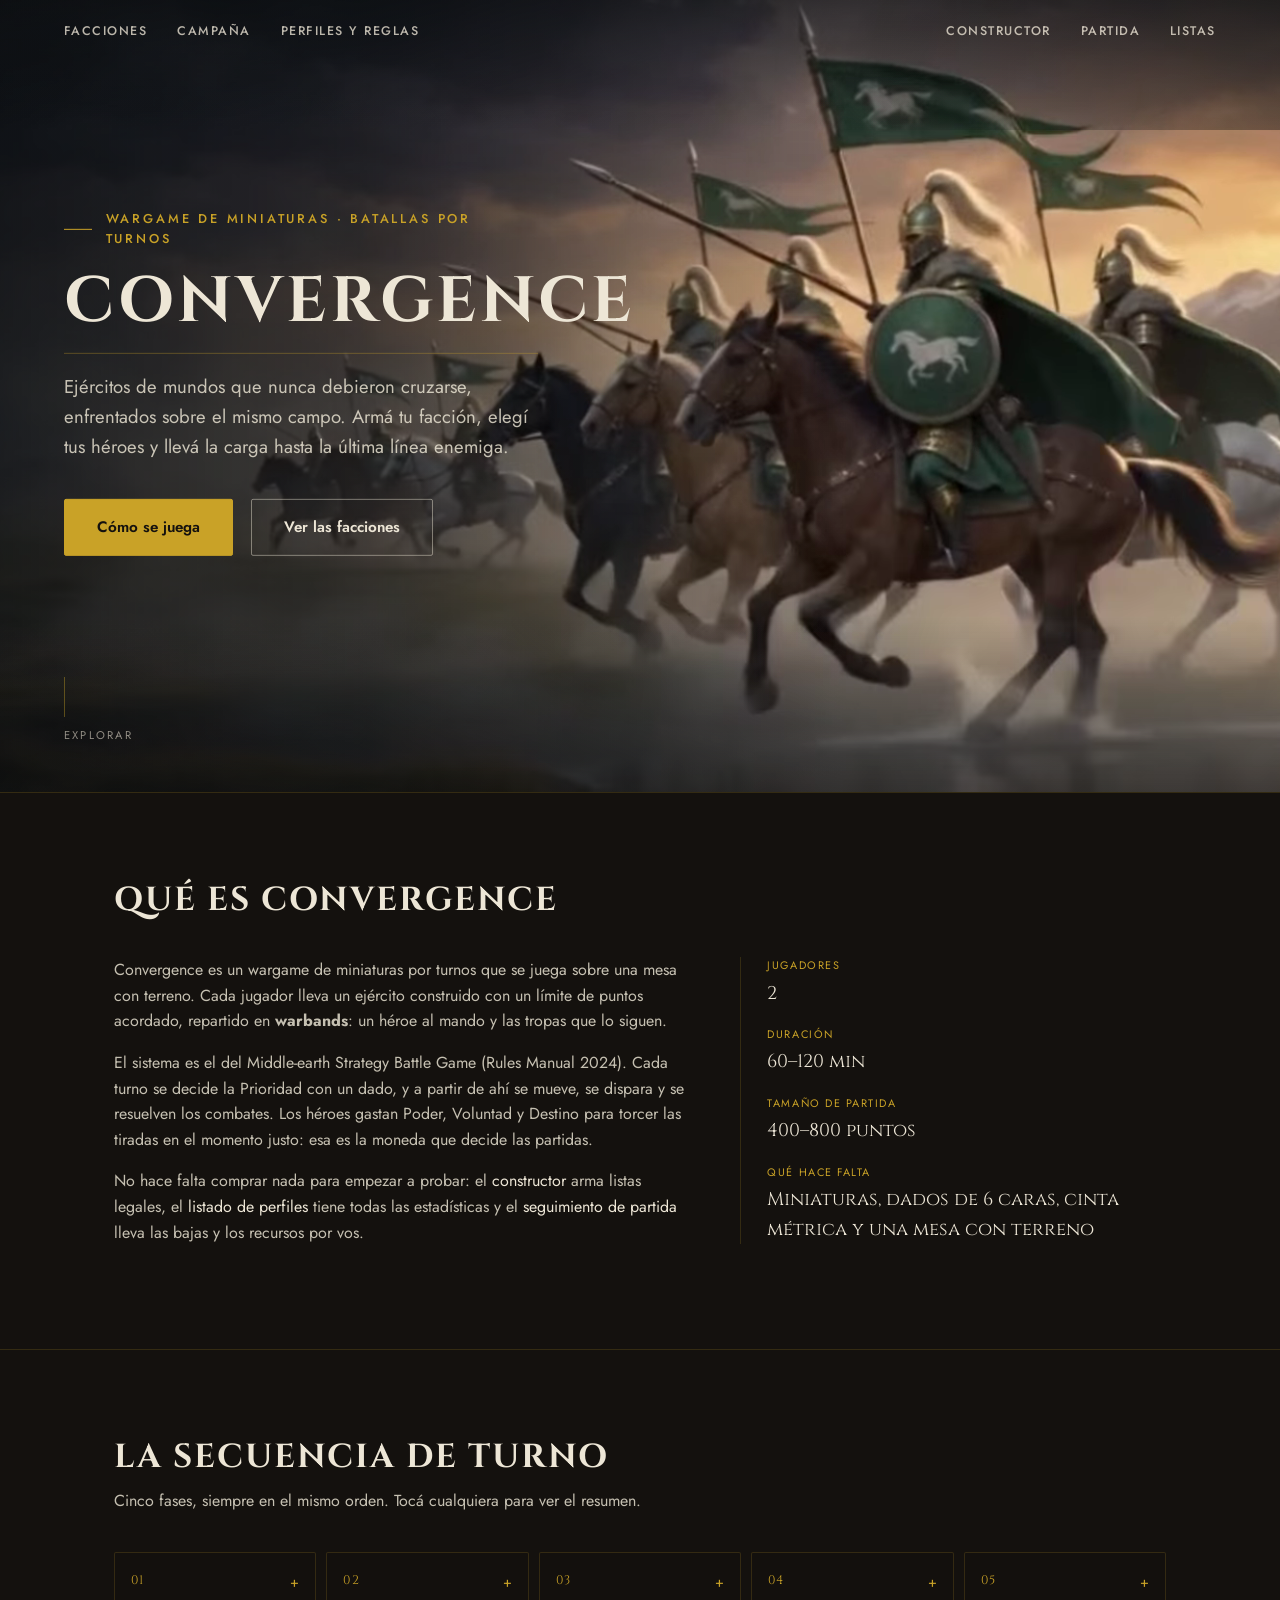
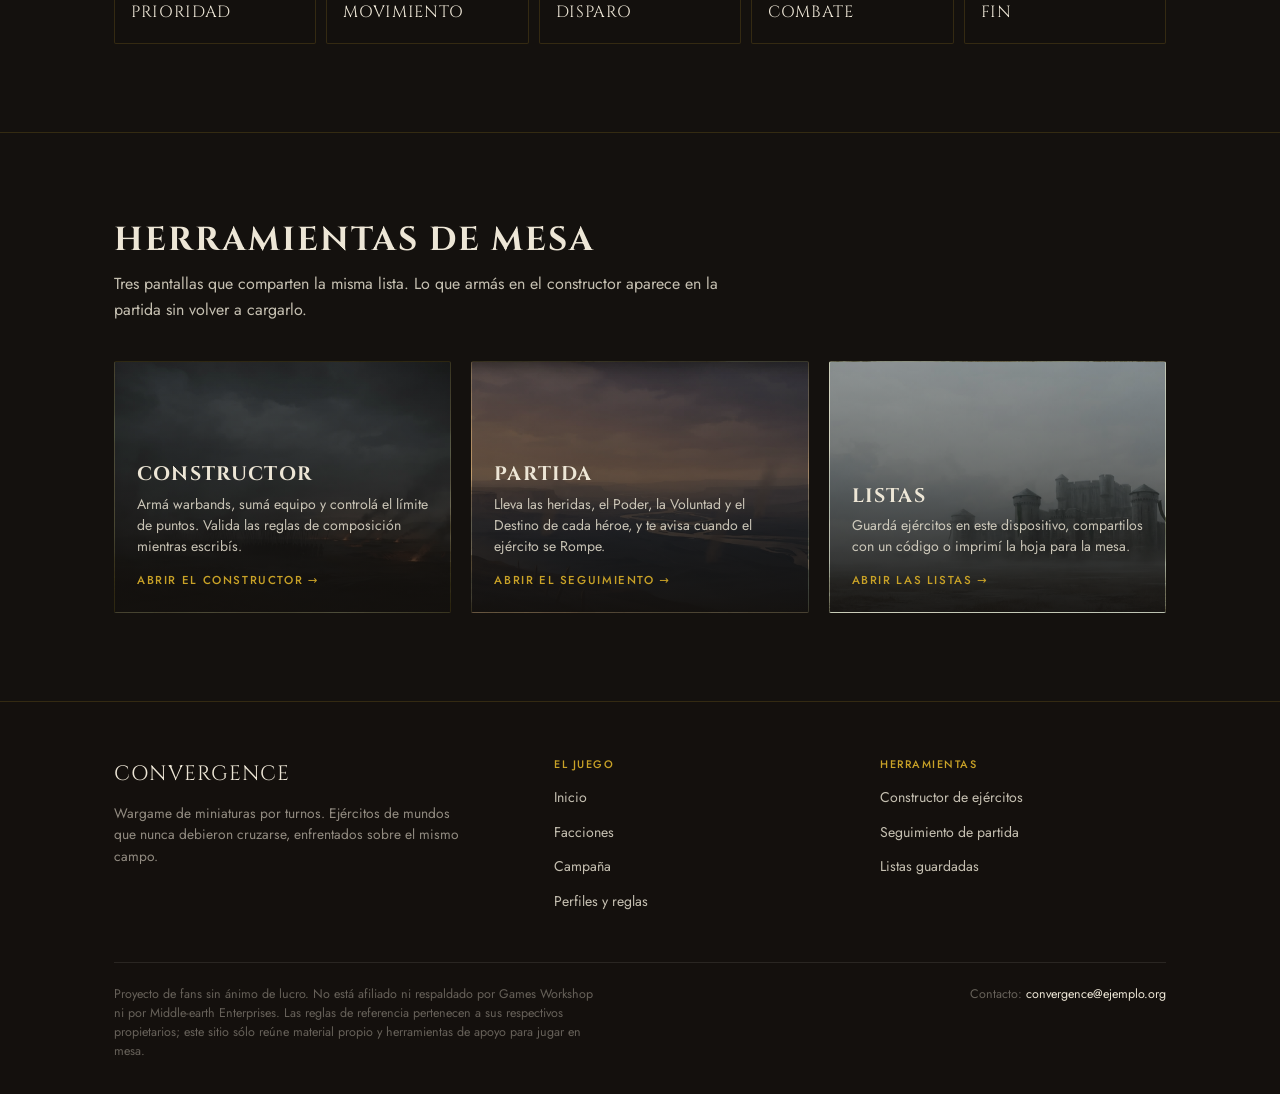
==== index.html @ 84bd9778 "Publica el sitio de CONVERGENCE: hero, constructor, partida, listas, facciones y perfiles. Incluye C" ====
<!DOCTYPE html>
<html lang="es">
<head>
<meta charset="utf-8">
<meta name="viewport" content="width=device-width, initial-scale=1">
<title>CONVERGENCE &mdash; Wargame de miniaturas</title>
<meta name="description" content="Wargame de miniaturas por turnos. Arm&aacute; tu facci&oacute;n, eleg&iacute; tus h&eacute;roes y llev&aacute; la carga hasta la &uacute;ltima l&iacute;nea enemiga.">
<link rel="preconnect" href="https://fonts.googleapis.com">
<link rel="preconnect" href="https://fonts.gstatic.com" crossorigin>
<link href="https://fonts.googleapis.com/css2?family=Cinzel:wght@600;700&family=Jost:wght@400;500;600&display=swap" rel="stylesheet">
  <link rel="stylesheet" href="assets/css/tokens.css">
  <link rel="stylesheet" href="assets/css/site.css">
</head>
<body>

  <a class="skip" href="#main">Saltar al contenido</a>

  <div class="cv-nav-scrim-top" aria-hidden="true"></div>
  <div class="cv-nav-scrim-right" aria-hidden="true"></div>

  <nav class="cv-nav" id="cv-nav" aria-label="Principal">
    <div class="cv-nav-groups">
      <div class="cv-nav-left">
        <a href="facciones.html" class="cv-navlink">Facciones</a>
        <a href="campana.html" class="cv-navlink">Campa&ntilde;a</a>
        <a href="perfiles.html" class="cv-navlink">Perfiles y reglas</a>
      </div>

      <div class="cv-nav-right">
        <a href="constructor.html" class="cv-navlink">Constructor</a>
        <a href="partida.html" class="cv-navlink">Partida</a>
        <a href="listas.html" class="cv-navlink">Listas</a>
      </div>

      <button class="cv-hamburger cv-hamburger-right" id="cv-hamburger-right"
              aria-label="Herramientas" aria-expanded="false" aria-controls="cv-menu-right">
        <span></span><span></span><span></span>
      </button>

      <button class="cv-hamburger cv-hamburger-main" id="cv-hamburger-main"
              aria-label="Men&uacute;" aria-expanded="false" aria-controls="cv-menu-main">
        <span></span><span></span><span></span>
      </button>
    </div>
  </nav>

  <div class="cv-menu cv-menu-right" id="cv-menu-right">
    <a href="constructor.html">Constructor</a>
    <a href="partida.html">Partida</a>
    <a href="listas.html">Listas</a>
  </div>

  <div class="cv-menu cv-menu-main" id="cv-menu-main">
    <a href="index.html">Inicio</a>
    <a href="facciones.html">Facciones</a>
    <a href="campana.html">Campa&ntilde;a</a>
    <a href="perfiles.html">Perfiles y reglas</a>
    <div class="cv-menu-divider" aria-hidden="true"></div>
    <a href="constructor.html">Constructor</a>
    <a href="partida.html">Partida</a>
    <a href="listas.html">Listas</a>
  </div>

  <section class="cv-hero">

    <div class="cv-poster-bg" aria-hidden="true"></div>

    <video id="cv-video-a" class="cv-video-layer" muted playsinline preload="auto"
           poster="assets/video/hero-poster.jpg" aria-hidden="true">
      <source src="assets/video/hero.webm" type="video/webm">
      <source src="assets/video/hero.mp4" type="video/mp4">
    </video>
    <video id="cv-video-b" class="cv-video-layer" muted playsinline preload="auto"
           poster="assets/video/hero-poster.jpg" aria-hidden="true">
      <source src="assets/video/hero.webm" type="video/webm">
      <source src="assets/video/hero.mp4" type="video/mp4">
    </video>

    <div class="cv-overlay-h" aria-hidden="true"></div>
    <div class="cv-overlay-bottom" aria-hidden="true"></div>
    <div class="cv-overlay-v" aria-hidden="true"></div>

    <div class="cv-textcol">
      <div class="cv-kicker">
        <span class="cv-kicker-bar" aria-hidden="true"></span>
        <span class="cv-kicker-text">Wargame de miniaturas &middot; Batallas por turnos</span>
      </div>

      <h1 class="cv-title">CONVERGENCE</h1>

      <div class="cv-rule" aria-hidden="true"></div>

      <p class="cv-tagline">Ej&eacute;rcitos de mundos que nunca debieron cruzarse, enfrentados
        sobre el mismo campo. Arm&aacute; tu facci&oacute;n, eleg&iacute; tus h&eacute;roes y
        llev&aacute; la carga hasta la &uacute;ltima l&iacute;nea enemiga.</p>

      <div class="cv-ctas">
        <a href="#como-se-juega" class="btn-pri">C&oacute;mo se juega</a>
        <a href="facciones.html" class="btn-sec">Ver las facciones</a>
      </div>
    </div>

    <div class="cv-scrollcue" aria-hidden="true">
      <span class="cv-scrollcue-line"></span>
      <span class="cv-scrollcue-label">EXPLORAR</span>
    </div>
  </section>

  <main id="main">

    <!-- ============ QU&Eacute; ES ============ -->
    <section class="sec" id="como-se-juega">
      <div class="wrap">
        <div class="sec-head">
          <h2>Qu&eacute; es Convergence</h2>
        </div>
        <div class="intro-grid">
          <div>
            <p>Convergence es un wargame de miniaturas por turnos que se juega sobre una mesa
              con terreno. Cada jugador lleva un ej&eacute;rcito construido con un l&iacute;mite
              de puntos acordado, repartido en <b>warbands</b>: un h&eacute;roe al mando y las
              tropas que lo siguen.</p>
            <p>El sistema es el del Middle-earth Strategy Battle Game (Rules Manual 2024). Cada
              turno se decide la Prioridad con un dado, y a partir de ah&iacute; se mueve, se
              dispara y se resuelven los combates. Los h&eacute;roes gastan Poder, Voluntad y
              Destino para torcer las tiradas en el momento justo: esa es la moneda que decide
              las partidas.</p>
            <p>No hace falta comprar nada para empezar a probar: el
              <a href="constructor.html">constructor</a> arma listas legales, el
              <a href="perfiles.html">listado de perfiles</a> tiene todas las
              estad&iacute;sticas y el <a href="partida.html">seguimiento de partida</a>
              lleva las bajas y los recursos por vos.</p>
          </div>
          <div class="intro-facts">
            <dl>
              <dt>Jugadores</dt>
              <dd>2</dd>
              <dt>Duraci&oacute;n</dt>
              <dd>60&ndash;120 min</dd>
              <dt>Tama&ntilde;o de partida</dt>
              <dd>400&ndash;800 puntos</dd>
              <dt>Qu&eacute; hace falta</dt>
              <dd>Miniaturas, dados de 6 caras, cinta m&eacute;trica y una mesa con terreno</dd>
            </dl>
          </div>
        </div>
      </div>
    </section>

    <!-- ============ SECUENCIA DE TURNO ============ -->
    <section class="sec">
      <div class="wrap">
        <div class="sec-head">
          <h2>La secuencia de turno</h2>
          <p>Cinco fases, siempre en el mismo orden. Toc&aacute; cualquiera para ver el resumen.</p>
        </div>
        <div class="turno">
        <details class="fase">
          <summary>
            <span class="n">01</span>
            <span class="t">Prioridad</span>
            <span class="mas" aria-hidden="true">+</span>
          </summary>
          <div class="cuerpo">Ambos jugadores tiran 1D6. Quien saque m&aacute;s obtiene la Prioridad y mueve primero durante todo el turno. En caso de empate, la Prioridad pasa al jugador que <em>no</em> la tuvo en el turno anterior. Es la tirada que decide qui&eacute;n carga y qui&eacute;n recibe: casi todo el turno se juega desde aqu&iacute;.</div>
        </details>
        <details class="fase">
          <summary>
            <span class="n">02</span>
            <span class="t">Movimiento</span>
            <span class="mas" aria-hidden="true">+</span>
          </summary>
          <div class="cuerpo">El jugador con Prioridad mueve todos sus modelos, y despu&eacute;s lo hace el rival. Cada modelo se mueve hasta su valor de Mv. Mover a contacto con un enemigo es una Carga y traba a ambos en combate. Aqu&iacute; se declaran tambi&eacute;n las Acciones Heroicas de movimiento, como la Marcha Heroica.</div>
        </details>
        <details class="fase">
          <summary>
            <span class="n">03</span>
            <span class="t">Disparo</span>
            <span class="mas" aria-hidden="true">+</span>
          </summary>
          <div class="cuerpo">El jugador con Prioridad dispara primero. Se necesita l&iacute;nea de visi&oacute;n y el objetivo no puede estar trabado en combate. Se tira contra el valor de Fv del tirador y luego se tira para herir contra la Defensa del objetivo. Los modelos con arco est&aacute;n limitados a un tercio de tus guerreros.</div>
        </details>
        <details class="fase">
          <summary>
            <span class="n">04</span>
            <span class="t">Combate</span>
            <span class="mas" aria-hidden="true">+</span>
          </summary>
          <div class="cuerpo">Se resuelven todos los combates trabados, empezando por el que elija quien tiene la Prioridad. Cada bando tira sus dados de duelo; el ganador golpea. Despu&eacute;s se tira para herir cruzando Fuerza contra Defensa. Los h&eacute;roes pueden gastar Poder para modificar el duelo y declarar Ataques o Golpes Heroicos.</div>
        </details>
        <details class="fase">
          <summary>
            <span class="n">05</span>
            <span class="t">Fin</span>
            <span class="mas" aria-hidden="true">+</span>
          </summary>
          <div class="cuerpo">Se comprueban los efectos de fin de turno y el estado del ej&eacute;rcito. Cuando un bando queda por debajo del 50&nbsp;% de sus modelos iniciales queda Roto: a partir de ah&iacute; cada modelo que quiera moverse debe superar una Prueba de Coraje. La partida puede terminar al bajar del 25&nbsp;%.</div>
        </details>
        </div>
      </div>
    </section>

    <!-- ============ HERRAMIENTAS ============ -->
    <section class="sec">
      <div class="wrap">
        <div class="sec-head">
          <h2>Herramientas de mesa</h2>
          <p>Tres pantallas que comparten la misma lista. Lo que arm&aacute;s en el constructor
             aparece en la partida sin volver a cargarlo.</p>
        </div>
        <div class="tools">
          <a class="tool t-constructor" href="constructor.html">
            <div class="tool-body">
              <h3>Constructor</h3>
              <p>Arm&aacute; warbands, sum&aacute; equipo y control&aacute; el l&iacute;mite de
                 puntos. Valida las reglas de composici&oacute;n mientras escrib&iacute;s.</p>
              <span class="ir">Abrir el constructor &rarr;</span>
            </div>
          </a>
          <a class="tool t-partida" href="partida.html">
            <div class="tool-body">
              <h3>Partida</h3>
              <p>Lleva las heridas, el Poder, la Voluntad y el Destino de cada h&eacute;roe, y te
                 avisa cuando el ej&eacute;rcito se Rompe.</p>
              <span class="ir">Abrir el seguimiento &rarr;</span>
            </div>
          </a>
          <a class="tool t-listas" href="listas.html">
            <div class="tool-body">
              <h3>Listas</h3>
              <p>Guard&aacute; ej&eacute;rcitos en este dispositivo, compartilos con un
                 c&oacute;digo o imprim&iacute; la hoja para la mesa.</p>
              <span class="ir">Abrir las listas &rarr;</span>
            </div>
          </a>
        </div>
      </div>
    </section>

  </main>

  <script>
  /* ---------------------------------------------------------------
     Bucle del hero por crossfade.
     El clip no cierra sobre s&iacute; mismo (la c&aacute;mara hace un
     acercamiento continuo), as&iacute; que un <video loop> dar&iacute;a un
     salto visible. Dos capas superpuestas se turnan con un fundido de
     opacidad de 1 s conducido por requestAnimationFrame.
     --------------------------------------------------------------- */
  (function(){
    var DUR = 4.5, FADE = 1.0;
    if (window.matchMedia('(prefers-reduced-motion: reduce)').matches) return;

    var a = document.getElementById('cv-video-a');
    var b = document.getElementById('cv-video-b');
    if (!a || !b) return;

    var active = a, idle = b;
    var crossfading = false, fadeStart = 0, raf;

    function startCrossfade(){
      crossfading = true;
      fadeStart = performance.now();
      idle.currentTime = 0;
      idle.play().catch(function(){});
    }

    function tick(now){
      raf = requestAnimationFrame(tick);
      if (!crossfading){
        if (active.currentTime >= DUR - FADE && active.duration) startCrossfade();
        return;
      }
      var t = Math.min(1, (now - fadeStart) / (FADE * 1000));
      active.style.opacity = String(1 - t);
      idle.style.opacity = String(t);
      if (t >= 1){
        active.pause();
        active.currentTime = 0;
        var tmp = active; active = idle; idle = tmp;
        crossfading = false;
      }
    }

    a.play().catch(function(){});
    raf = requestAnimationFrame(tick);
  })();
  </script>
  <footer class="site-footer">
    <div class="wrap">
      <div class="foot-grid">
        <div class="foot-brand">
          <span class="marca">Convergence</span>
          <p>Wargame de miniaturas por turnos. Ej&eacute;rcitos de mundos que nunca
             debieron cruzarse, enfrentados sobre el mismo campo.</p>
        </div>
        <div class="foot-col">
          <h4>El juego</h4>
          <ul>
            <li><a href="index.html">Inicio</a></li>
            <li><a href="facciones.html">Facciones</a></li>
            <li><a href="campana.html">Campa&ntilde;a</a></li>
            <li><a href="perfiles.html">Perfiles y reglas</a></li>
          </ul>
        </div>
        <div class="foot-col">
          <h4>Herramientas</h4>
          <ul>
            <li><a href="constructor.html">Constructor de ej&eacute;rcitos</a></li>
            <li><a href="partida.html">Seguimiento de partida</a></li>
            <li><a href="listas.html">Listas guardadas</a></li>
          </ul>
        </div>
      </div>
      <div class="foot-legal">
        <p>Proyecto de fans sin &aacute;nimo de lucro. No est&aacute; afiliado ni respaldado por
           Games Workshop ni por Middle-earth Enterprises. Las reglas de referencia pertenecen
           a sus respectivos propietarios; este sitio s&oacute;lo re&uacute;ne material propio y
           herramientas de apoyo para jugar en mesa.</p>
        <p>Contacto: <a href="mailto:convergence@ejemplo.org">convergence@ejemplo.org</a></p>
      </div>
    </div>
  </footer>

  <script src="assets/js/nav.js"></script>
</body>
</html>
---- assets/css/tokens.css ----
/* =====================================================================
   CONVERGENCE — TOKENS
   Fuente única de verdad para color, tipografía y medidas.
   Los valores base salen del hero (Claude Design). No dupliques
   literales de color en ningún otro archivo: referenciá estas variables.
   ===================================================================== */

:root{
  /* ---------- Paleta base ---------- */
  --oro:#C9A227;
  --verde:#2F4438;
  --negro:#14110E;
  --hueso:#EDE6D6;
  --sangre:#7C2D2D;

  /* ---------- Superficies ----------
     Derivadas del negro base. El panel es semitransparente a propósito:
     las tres páginas de herramienta llevan fondo fotográfico detrás. */
  --panel:rgba(20,17,14,.82);
  --panel-solido:#14110E;
  --panel-alt:rgba(20,17,14,.62);
  --scrim:rgba(10,12,14,.62);

  /* ---------- Filetes y bordes ----------
     El hairline de oro al 18% es el borde estándar de todo panel.
     El de hueso al 10% separa filas dentro de una tabla. */
  --linea-oro:rgba(201,162,39,.18);
  --linea-oro-fuerte:rgba(201,162,39,.35);
  --linea-hueso:rgba(237,230,214,.10);
  --linea-hueso-fuerte:rgba(237,230,214,.45);

  /* ---------- Texto ---------- */
  --txt:var(--hueso);
  --txt-suave:rgba(237,230,214,.82);
  --txt-dim:rgba(237,230,214,.58);
  --txt-tenue:rgba(237,230,214,.38);

  /* ---------- Estados ---------- */
  --ok:#5C8A4A;
  --alerta:var(--oro);
  --error:#B23B3B;
  --error-txt:#E08B8B;

  /* ---------- Tipografía ---------- */
  --f-titulo:'Cinzel', Georgia, serif;
  --f-texto:'Jost', system-ui, -apple-system, 'Segoe UI', sans-serif;

  --ls-titulo:.06em;   /* tracking de estandarte del hero */
  --ls-kicker:.22em;
  --ls-nav:.12em;
  --ls-lb:.14em;

  /* ---------- Geometría ----------
     Radios mínimos: nada de tarjeta SaaS. */
  --r:2px;
  --r-sm:2px;

  /* ---------- Facciones ----------
     Una variable por facción. Es lo que mantiene coherentes la web,
     las tarjetas de facción y las fichas de perfil. */
  --faccion-bolton:#8b1a1a;
  --faccion-gondor:#2f4d75;
  --faccion-isengard:#3b3a36;
  --faccion-lannister:#9b7d1f;
  --faccion-horda:#5a3a22;
  --faccion-numenor:#52586b;
  --faccion-dunharrow:#3f5c4f;

  /* Variante clara de cada facción, para TEXTO.
     Los colores de arriba son de banda: sobre panel oscuro se quedan en
     3,4:1 y no llegan al mínimo de 4,5:1. Estos sí (6:1 o más). */
  --faccion-bolton-txt:#E8756F;
  --faccion-gondor-txt:#8FB4DE;
  --faccion-isengard-txt:#B9B6AC;
  --faccion-lannister-txt:#E0C158;
  --faccion-horda-txt:#D9A87A;
  --faccion-numenor-txt:#AEB3C4;
  --faccion-dunharrow-txt:#8FBFA0;

  /* Facción activa. renderCabecera() la reescribe en runtime a través de
     --fac, que es el nombre que usa el piloto. */
  --fac:var(--faccion-bolton);
}
---- assets/css/site.css ----
/* =====================================================================
   CONVERGENCE — SHELL DEL SITIO
   Base tipográfica, navegación, hero, secciones de aterrizaje y footer.
   Depende de tokens.css: cargalo antes que este archivo.
   ===================================================================== */

/* =====================================================================
   1. BASE
   ===================================================================== */
*{box-sizing:border-box;}
html{scroll-behavior:smooth;}
body{
  margin:0;
  background:var(--negro);
  color:var(--txt);
  font-family:var(--f-texto);
  font-size:16px;
  line-height:1.6;
  -webkit-font-smoothing:antialiased;
}
a{color:var(--hueso);text-decoration:none;}
img{max-width:100%;}

h1,h2,h3,h4{
  font-family:var(--f-titulo);
  font-weight:700;
  letter-spacing:var(--ls-titulo);
  color:var(--hueso);
  margin:0;
  line-height:1.15;
}

/* Foco visible en todo interactivo — requisito de accesibilidad */
*:focus-visible{outline:2px solid var(--oro);outline-offset:3px;}

/* Etiqueta de sección: versalitas en oro sobre un filete */
.lb{
  font-size:.7rem;
  letter-spacing:var(--ls-lb);
  text-transform:uppercase;
  color:var(--oro);
  font-weight:500;
}

.sr-only{
  position:absolute;width:1px;height:1px;padding:0;margin:-1px;
  overflow:hidden;clip:rect(0,0,0,0);white-space:nowrap;border:0;
}

/* Salto al contenido, primer tabulable de cada página */
.skip{
  position:absolute;left:-9999px;top:0;z-index:100;
  background:var(--oro);color:var(--negro);padding:10px 18px;
  font-weight:600;border-radius:var(--r);
}
.skip:focus{left:12px;top:12px;}

/* =====================================================================
   2. NAVEGACIÓN
   Extraída del hero sin cambios de comportamiento: transparente al
   inicio, opaca con blur a partir de 80px de scroll.
   ===================================================================== */
.cv-nav-scrim-top{
  position:absolute;top:0;left:0;right:0;height:130px;z-index:6;pointer-events:none;
  background:linear-gradient(180deg, rgba(10,12,14,.62) 0%, transparent 100%);
}
.cv-nav-scrim-right{
  position:absolute;top:0;right:0;width:34%;height:130px;z-index:7;pointer-events:none;
  background:linear-gradient(270deg, rgba(10,12,14,.40) 0%, transparent 100%);
}

.cv-nav{
  position:absolute;top:0;left:0;right:0;z-index:10;
  display:flex;align-items:center;
  padding:22px 5%;
  background:transparent;backdrop-filter:none;
  border-bottom:1px solid transparent;
  transition:background 240ms ease, backdrop-filter 240ms ease, border-color 240ms ease;
}
.cv-nav.is-scrolled{
  background:rgba(20,17,14,.92);
  backdrop-filter:blur(8px);
  border-bottom-color:var(--linea-oro);
}
/* En las páginas interiores la barra es fija y ya nace opaca */
.cv-nav.is-fixed{position:fixed;}

/* Izquierda al 5%, derecha al 5%: los dos grupos anclados a los bordes */
.cv-nav-groups{display:flex;align-items:center;width:100%;}
.cv-nav-left{display:flex;gap:30px;align-items:center;}
.cv-nav-right{display:flex;gap:30px;align-items:center;margin-left:auto;}

.cv-navlink{
  display:inline-block;
  font-size:.78rem;letter-spacing:var(--ls-nav);text-transform:uppercase;font-weight:500;
  color:rgba(237,230,214,.78);
  position:relative;padding-bottom:6px;
}
.cv-navlink::after{
  content:'';position:absolute;left:50%;bottom:0;transform:translateX(-50%);
  height:1px;width:0;background:var(--oro);transition:width 220ms ease;
}
.cv-navlink:hover{color:var(--hueso);}
.cv-navlink:hover::after{width:100%;}

/* Página actual: filete de oro permanente */
.cv-navlink.is-active{color:var(--hueso);}
.cv-navlink.is-active::after{width:100%;}

.cv-hamburger{
  background:none;border:none;display:none;flex-direction:column;gap:5px;
  padding:6px;cursor:pointer;margin-left:auto;
}
.cv-hamburger span{display:block;height:2px;background:var(--hueso);}
.cv-hamburger-right span{width:20px;}
.cv-hamburger-main span{width:22px;}

.cv-menu{
  position:absolute;top:66px;z-index:20;
  background:rgba(20,17,14,.97);
  border:1px solid var(--linea-oro);
  border-radius:var(--r);
  display:none;flex-direction:column;
}
.cv-menu.is-open{display:flex;}
.cv-menu a{
  font-size:.8rem;letter-spacing:.1em;text-transform:uppercase;font-weight:500;
  color:rgba(237,230,214,.85);
}
.cv-menu a:hover{color:var(--oro);}
.cv-menu-right{right:5%;padding:16px 20px;gap:14px;}
.cv-menu-main{left:5%;padding:20px 24px;gap:16px;min-width:220px;}
.cv-menu-main a{font-size:.85rem;}
.cv-menu-divider{height:1px;background:rgba(237,230,214,.16);}
/* Con la barra fija, los desplegables tienen que acompañarla */
.cv-nav.is-fixed ~ .cv-menu{position:fixed;}

/* =====================================================================
   3. HERO (solo index.html)
   Valores de overlay medidos sobre la luminancia real del video.
   No los ajustes a ojo.
   ===================================================================== */
@keyframes cv-scrollcue{
  0%{transform:scaleY(0);transform-origin:top;opacity:0;}
  30%{transform:scaleY(1);transform-origin:top;opacity:1;}
  70%{transform:scaleY(1);transform-origin:bottom;opacity:1;}
  100%{transform:scaleY(0);transform-origin:bottom;opacity:0;}
}

.cv-hero{
  position:relative;width:100%;min-height:88vh;overflow:hidden;
  background:var(--negro);font-family:var(--f-texto);
}

.cv-poster-bg{
  display:none;position:absolute;inset:0;background-color:var(--negro);
  background-image:url('../video/hero-poster.jpg');
  background-size:cover;background-position:72% center;
}
.cv-video-layer{
  position:absolute;inset:0;width:100%;height:100%;
  object-fit:cover;object-position:68% center;
  opacity:1;will-change:opacity;
}
#cv-video-b{opacity:0;}

.cv-overlay-h{
  position:absolute;inset:0;
  background:linear-gradient(90deg, rgba(10,12,14,.78) 0%, rgba(10,12,14,.62) 28%, rgba(10,12,14,.34) 46%, rgba(10,12,14,0) 66%);
}
.cv-overlay-bottom{
  position:absolute;inset:0;
  background:linear-gradient(0deg, rgba(10,12,14,.55) 0%, transparent 22%);
}
.cv-overlay-v{
  display:none;position:absolute;inset:0;
  background:linear-gradient(180deg, rgba(10,12,14,.35) 0%, rgba(10,12,14,.88) 62%);
}

.cv-textcol{
  position:absolute;top:50%;transform:translateY(-54%);left:5%;
  width:37%;max-width:37%;z-index:5;
  display:flex;flex-direction:column;align-items:flex-start;
}
.cv-kicker{display:flex;align-items:center;gap:14px;margin-bottom:20px;}
.cv-kicker-bar{display:inline-block;width:28px;height:1px;background:var(--oro);}
.cv-kicker-text{
  font-size:.8rem;text-transform:uppercase;letter-spacing:var(--ls-kicker);
  color:var(--oro);font-weight:500;
}
.cv-title{
  margin:0;font-family:var(--f-titulo);font-weight:700;
  font-size:clamp(2.4rem,5vw,4.5rem);line-height:1.02;
  letter-spacing:var(--ls-titulo);color:var(--hueso);white-space:nowrap;
}
.cv-rule{width:100%;height:1px;background:var(--linea-oro-fuerte);margin:18px 0;}
.cv-tagline{
  margin:0 0 38px 0;font-size:clamp(1rem,1.45vw,1.2rem);line-height:1.6;
  max-width:46ch;color:var(--txt-suave);
}
.cv-ctas{display:flex;gap:18px;}
.cv-scrollcue{
  position:absolute;left:5%;bottom:6%;z-index:5;
  display:flex;flex-direction:column;align-items:flex-start;gap:10px;
}
.cv-scrollcue-line{
  display:block;width:1px;height:40px;background:rgba(201,162,39,.4);
  animation:cv-scrollcue 2.4s ease-in-out infinite;
}
.cv-scrollcue-label{font-size:.7rem;letter-spacing:.2em;color:var(--txt-dim);}

/* =====================================================================
   4. BOTONES (compartidos por todo el sitio)
   ===================================================================== */
.btn-pri,.btn-sec{
  display:inline-block;border-radius:var(--r);
  padding:15px 32px;font-weight:600;font-size:.95rem;
  font-family:var(--f-texto);cursor:pointer;
  transition:border-color 180ms ease, background 180ms ease, color 180ms ease;
}
.btn-pri{background:var(--oro);color:var(--negro);border:1px solid var(--oro);}
.btn-pri:hover{background:#d9b338;color:var(--negro);}
.btn-sec{background:transparent;color:var(--hueso);border:1px solid var(--linea-hueso-fuerte);}
.btn-sec:hover{border-color:var(--oro);color:var(--oro);}

/* =====================================================================
   5. SHELL DE PÁGINA INTERIOR
   Fondo fijo + overlay medido. Las tres páginas de herramienta usan la
   misma implementación y sólo cambian la imagen y la opacidad del velo.
   ===================================================================== */
.page-bg{
  position:fixed;inset:0;z-index:-1;
  background-size:cover;background-position:center;background-repeat:no-repeat;
}
.page-bg::after{content:'';position:absolute;inset:0;}

/* Luminancia p95 medida por imagen: constructor 89, partida 89, listas 222.
   Por eso listas lleva casi el doble de velo y además desatura. */
.page-bg.bg-constructor{background-image:url('../img/bg/bg-constructor.jpg');}
.page-bg.bg-constructor::after{background:rgba(20,17,14,.55);}

.page-bg.bg-partida{background-image:url('../img/bg/bg-partida.jpg');}
.page-bg.bg-partida::after{background:rgba(20,17,14,.68);}

.page-bg.bg-listas{background-image:url('../img/bg/bg-listas.jpg');filter:saturate(.65);}
.page-bg.bg-listas::after{background:rgba(20,17,14,.84);}

/* El contenido siempre por encima del fondo fijo */
.page{position:relative;z-index:1;padding-top:92px;min-height:100vh;}
.wrap{max-width:1180px;margin:0 auto;padding:0 5%;}
.wrap-wide{max-width:1420px;margin:0 auto;padding:0 5%;}

.page-head{padding:34px 0 26px;}
.page-head h1{
  font-size:clamp(1.9rem,3.4vw,2.9rem);
  text-transform:uppercase;margin-bottom:10px;
}
.page-head .lead{
  color:var(--txt-suave);max-width:62ch;margin:0;
  font-size:1.02rem;
}
.page-head .kicker{
  display:flex;align-items:center;gap:14px;margin-bottom:16px;
}
.page-head .kicker span:last-child{
  font-size:.78rem;text-transform:uppercase;letter-spacing:var(--ls-kicker);
  color:var(--oro);font-weight:500;
}
.page-head .kicker i{display:block;width:28px;height:1px;background:var(--oro);flex:none;}

/* =====================================================================
   6. SECCIONES DE ATERRIZAJE (index.html)
   ===================================================================== */
.sec{padding:88px 0;border-top:1px solid var(--linea-oro);}
.sec-head{margin-bottom:38px;}
.sec-head h2{font-size:clamp(1.5rem,2.6vw,2.1rem);text-transform:uppercase;margin-bottom:12px;}
.sec-head p{color:var(--txt-suave);max-width:64ch;margin:0;}

.intro-grid{display:grid;grid-template-columns:minmax(0,1.35fr) minmax(0,1fr);gap:52px;align-items:start;}
.intro-grid p{color:var(--txt-suave);margin:0 0 16px;}
.intro-facts{border-left:1px solid var(--linea-oro);padding-left:26px;}
.intro-facts dl{margin:0;}
.intro-facts dt{
  font-size:.68rem;letter-spacing:var(--ls-lb);text-transform:uppercase;
  color:var(--oro);margin-bottom:4px;
}
.intro-facts dd{
  margin:0 0 18px;font-family:var(--f-titulo);font-size:1.15rem;color:var(--hueso);
}
.intro-facts dd:last-child{margin-bottom:0;}

/* --- Secuencia de turno: diagrama horizontal --- */
.turno{display:grid;grid-template-columns:repeat(5,minmax(0,1fr));gap:10px;}
.fase{
  background:var(--panel);border:1px solid var(--linea-oro);border-radius:var(--r);
  display:flex;flex-direction:column;
}
.fase>summary{
  list-style:none;cursor:pointer;padding:18px 16px;display:block;
  position:relative;transition:background 180ms ease;
}
.fase>summary::-webkit-details-marker{display:none;}
.fase>summary:hover{background:rgba(201,162,39,.06);}
.fase .n{
  font-family:var(--f-titulo);font-size:.78rem;color:var(--oro);
  display:block;margin-bottom:8px;letter-spacing:.1em;
}
.fase .t{
  font-family:var(--f-titulo);font-size:1.02rem;color:var(--hueso);
  text-transform:uppercase;letter-spacing:.04em;display:block;
}
.fase .mas{
  position:absolute;right:16px;top:18px;color:var(--oro);
  font-size:.9rem;transition:transform 200ms ease;
}
.fase[open] .mas{transform:rotate(45deg);}
.fase .cuerpo{
  padding:0 16px 18px;color:var(--txt-suave);font-size:.9rem;line-height:1.55;
  border-top:1px solid var(--linea-hueso);margin-top:0;padding-top:14px;
}

/* --- Tres tarjetas de herramienta --- */
.tools{display:grid;grid-template-columns:repeat(3,minmax(0,1fr));gap:20px;}
.tool{
  position:relative;display:block;overflow:hidden;
  border:1px solid var(--linea-oro);border-radius:var(--r);
  min-height:250px;
  background-size:cover;background-position:center;
  transition:border-color 220ms ease;
}
.tool:hover{border-color:var(--linea-oro-fuerte);}
.tool::before{
  content:'';position:absolute;inset:0;
  background:linear-gradient(0deg, rgba(20,17,14,.92) 0%, rgba(20,17,14,.55) 55%, rgba(20,17,14,.35) 100%);
  transition:background 220ms ease;
}
.tool:hover::before{
  background:linear-gradient(0deg, rgba(20,17,14,.95) 0%, rgba(20,17,14,.62) 55%, rgba(20,17,14,.42) 100%);
}
.tool-body{position:relative;z-index:1;padding:22px;display:flex;flex-direction:column;height:100%;justify-content:flex-end;min-height:250px;}
.tool h3{font-size:1.22rem;text-transform:uppercase;margin-bottom:8px;}
.tool p{margin:0 0 14px;color:var(--txt-suave);font-size:.88rem;line-height:1.5;}
.tool .ir{font-size:.72rem;letter-spacing:var(--ls-lb);text-transform:uppercase;color:var(--oro);font-weight:500;}
.tool.t-constructor{background-image:url('../img/bg/bg-constructor.jpg');}
.tool.t-partida{background-image:url('../img/bg/bg-partida.jpg');}
.tool.t-listas{background-image:url('../img/bg/bg-listas.jpg');}

/* =====================================================================
   7. FOOTER
   ===================================================================== */
.site-footer{
  border-top:1px solid var(--linea-oro);
  background:rgba(20,17,14,.92);
  padding:56px 0 34px;
  position:relative;z-index:1;
}
.foot-grid{
  display:grid;grid-template-columns:minmax(0,1.4fr) repeat(2,minmax(0,1fr));
  gap:40px;margin-bottom:40px;
}
.foot-brand .marca{
  font-family:var(--f-titulo);font-size:1.3rem;letter-spacing:var(--ls-titulo);
  color:var(--hueso);text-transform:uppercase;display:block;margin-bottom:12px;
}
.foot-brand p{color:var(--txt-dim);font-size:.86rem;margin:0 0 10px;max-width:44ch;line-height:1.55;}
.foot-col h4{
  font-size:.68rem;letter-spacing:var(--ls-lb);text-transform:uppercase;
  color:var(--oro);margin-bottom:14px;font-family:var(--f-texto);font-weight:500;
}
.foot-col ul{list-style:none;margin:0;padding:0;}
.foot-col li{margin-bottom:9px;}
.foot-col a{color:var(--txt-suave);font-size:.88rem;}
.foot-col a:hover{color:var(--oro);}
.foot-legal{
  border-top:1px solid var(--linea-hueso);padding-top:22px;
  display:flex;justify-content:space-between;gap:20px;flex-wrap:wrap;
  color:var(--txt-tenue);font-size:.78rem;line-height:1.5;
}
.foot-legal p{margin:0;max-width:70ch;}

/* =====================================================================
   8. RESPONSIVE
   Orden deliberado: los bloques más estrechos van al final para que
   ganen la cascada frente a los rangos más anchos.
   ===================================================================== */
@media (min-width:768px) and (max-width:1279px){
  .cv-textcol{width:53% !important;max-width:53% !important;}
  .cv-video-layer{object-position:74% center !important;}
}
@media (min-width:768px){
  .cv-hamburger-main{display:none;}
}
@media (max-width:1023px){
  .intro-grid{grid-template-columns:1fr;gap:32px;}
  .intro-facts{border-left:none;border-top:1px solid var(--linea-oro);padding-left:0;padding-top:24px;}
  .turno{grid-template-columns:repeat(2,minmax(0,1fr));}
  .tools{grid-template-columns:1fr;}
  .foot-grid{grid-template-columns:1fr;gap:30px;}
}
@media (max-width:899px){
  .cv-nav-right{display:none !important;}
  .cv-hamburger-right{display:flex !important;}
}
@media (min-width:900px){
  .cv-hamburger-right{display:none;}
}
@media (min-width:900px) and (max-width:1199px){
  .cv-nav-left,.cv-nav-right{gap:22px !important;}
  .cv-navlink{font-size:.72rem !important;}
}
@media (max-width:767px){
  .cv-video-layer{display:none !important;}
  .cv-poster-bg{display:block !important;}
  .cv-overlay-h,.cv-overlay-bottom{display:none !important;}
  .cv-overlay-v{display:block !important;}
  .cv-textcol{
    left:0 !important;right:0 !important;width:100% !important;max-width:100% !important;
    align-items:center !important;text-align:center !important;
    bottom:8% !important;top:auto !important;transform:none !important;
    padding:0 6%;
  }
  .cv-rule{margin-left:auto !important;margin-right:auto !important;}
  .cv-kicker{justify-content:center !important;}
  .cv-kicker-bar{display:none !important;}
  .cv-ctas{flex-direction:column !important;width:100% !important;}
  .cv-ctas a{width:100% !important;text-align:center !important;}
  .cv-scrollcue{left:50% !important;transform:translateX(-50%) !important;align-items:center !important;}
  .cv-nav-left{display:none !important;}
  .cv-hamburger-right{display:none !important;}
  .cv-hamburger-main{display:flex !important;}
  .turno{grid-template-columns:1fr;}
  .sec{padding:60px 0;}
  .page{padding-top:80px;}
}

/* =====================================================================
   9. MOVIMIENTO REDUCIDO
   ===================================================================== */
@media (prefers-reduced-motion: reduce){
  html{scroll-behavior:auto;}
  .cv-video-layer{display:none !important;}
  .cv-poster-bg{display:block !important;}
  .cv-scrollcue-line{animation:none !important;}
  *,*::before,*::after{
    animation-duration:.001ms !important;
    animation-iteration-count:1 !important;
    transition-duration:.001ms !important;
  }
}
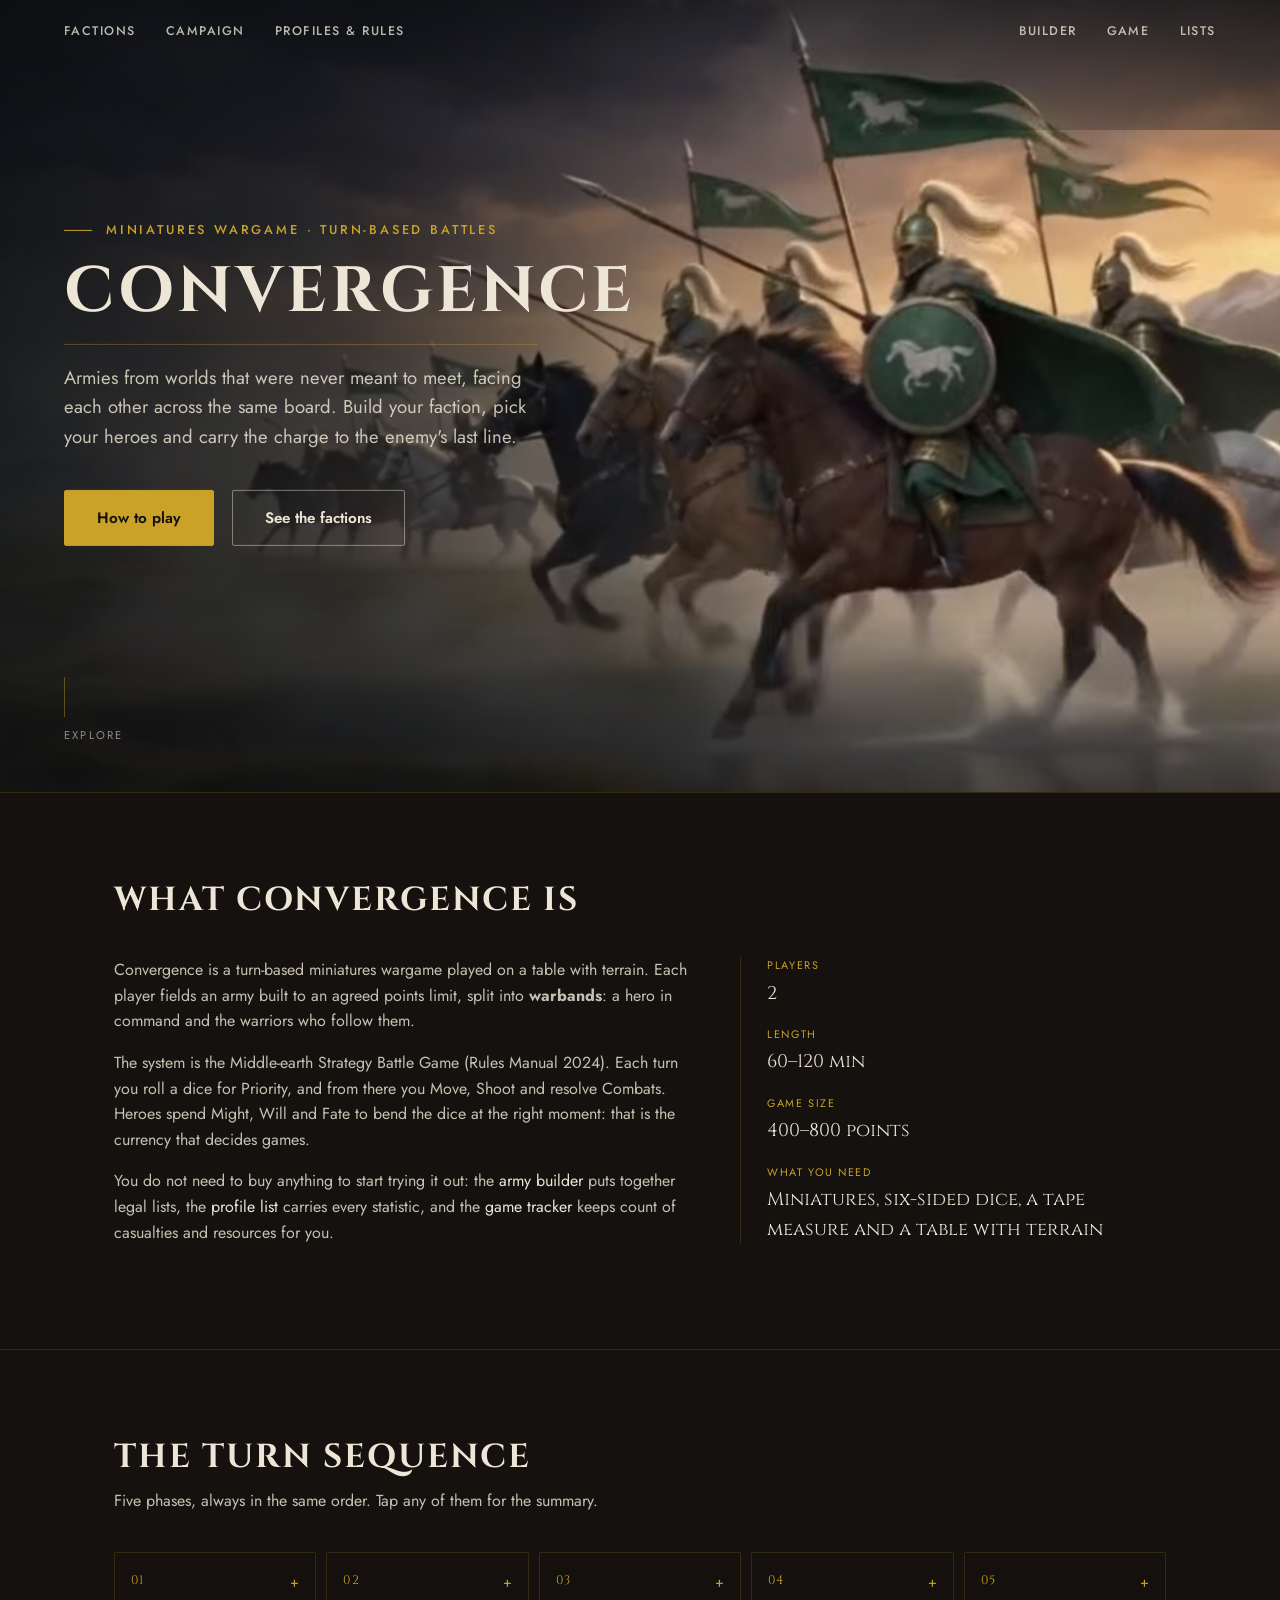
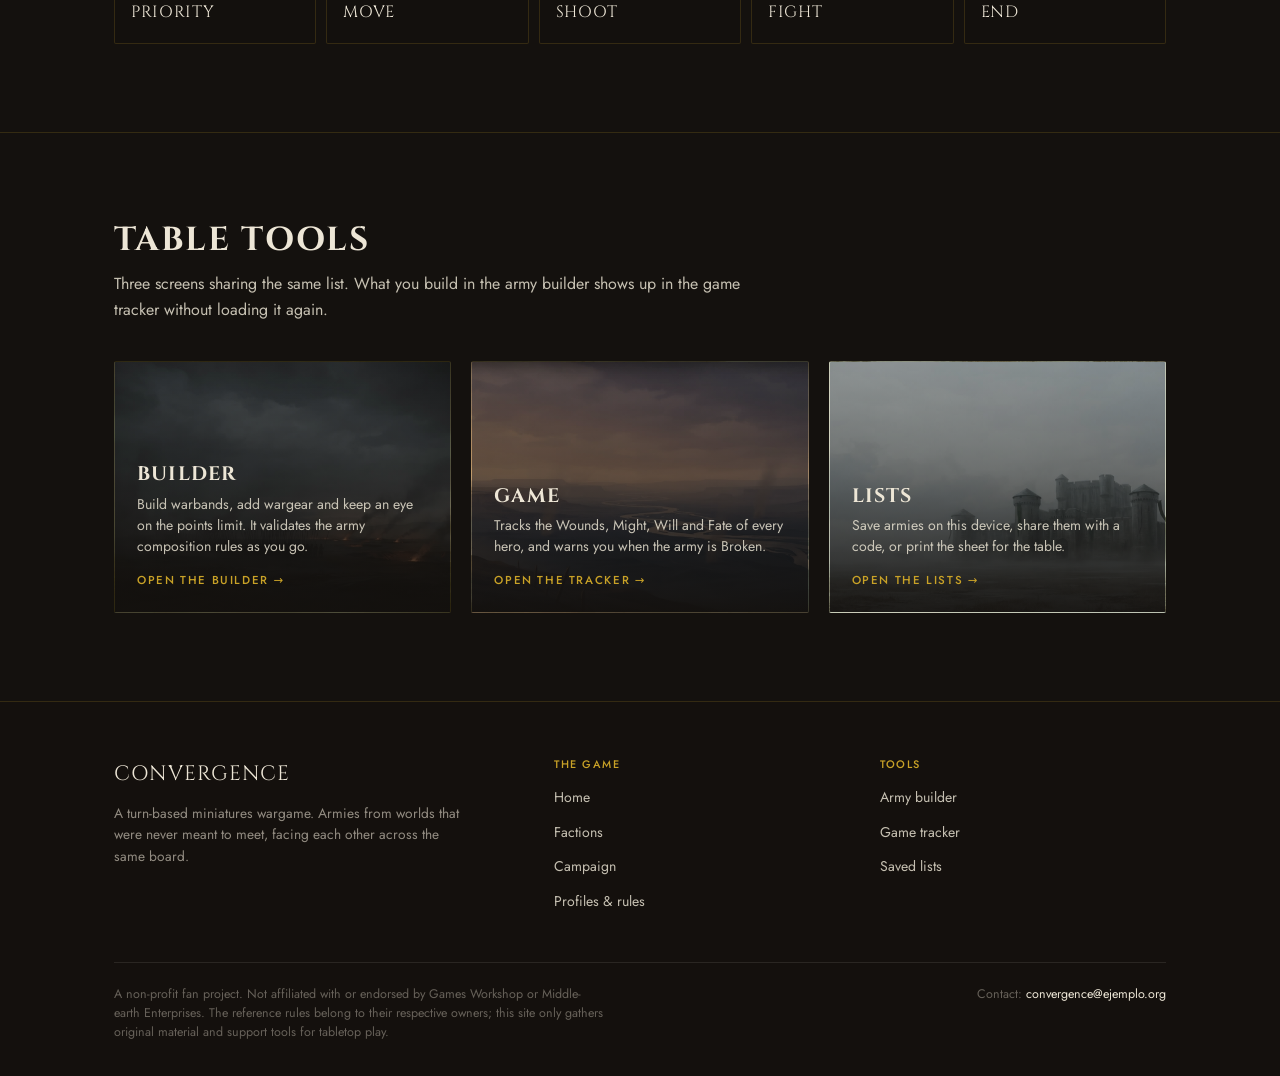
==== commit e908423c: "Translate HTML to English, fix links and glossary reference - All user-facing text, <title>, <meta d" ====
--- a/index.html
+++ b/index.html
@@ -1,10 +1,10 @@
 <!DOCTYPE html>
-<html lang="es">
+<html lang="en">
 <head>
 <meta charset="utf-8">
 <meta name="viewport" content="width=device-width, initial-scale=1">
-<title>CONVERGENCE &mdash; Wargame de miniaturas</title>
-<meta name="description" content="Wargame de miniaturas por turnos. Arm&aacute; tu facci&oacute;n, eleg&iacute; tus h&eacute;roes y llev&aacute; la carga hasta la &uacute;ltima l&iacute;nea enemiga.">
+<title>CONVERGENCE &mdash; Miniatures wargame</title>
+<meta name="description" content="A turn-based miniatures wargame. Build your faction, pick your heroes and carry the charge to the enemy's last line.">
 <link rel="preconnect" href="https://fonts.googleapis.com">
 <link rel="preconnect" href="https://fonts.gstatic.com" crossorigin>
 <link href="https://fonts.googleapis.com/css2?family=Cinzel:wght@600;700&family=Jost:wght@400;500;600&display=swap" rel="stylesheet">
@@ -13,52 +13,52 @@
 </head>
 <body>
 
-  <a class="skip" href="#main">Saltar al contenido</a>
+  <a class="skip" href="#main">Skip to content</a>
 
   <div class="cv-nav-scrim-top" aria-hidden="true"></div>
   <div class="cv-nav-scrim-right" aria-hidden="true"></div>
 
-  <nav class="cv-nav" id="cv-nav" aria-label="Principal">
+  <nav class="cv-nav" id="cv-nav" aria-label="Main">
     <div class="cv-nav-groups">
       <div class="cv-nav-left">
-        <a href="facciones.html" class="cv-navlink">Facciones</a>
-        <a href="campana.html" class="cv-navlink">Campa&ntilde;a</a>
-        <a href="perfiles.html" class="cv-navlink">Perfiles y reglas</a>
+        <a href="factions.html" class="cv-navlink">Factions</a>
+        <a href="campaign.html" class="cv-navlink">Campaign</a>
+        <a href="profiles.html" class="cv-navlink">Profiles &amp; rules</a>
       </div>
 
       <div class="cv-nav-right">
-        <a href="constructor.html" class="cv-navlink">Constructor</a>
-        <a href="partida.html" class="cv-navlink">Partida</a>
-        <a href="listas.html" class="cv-navlink">Listas</a>
+        <a href="builder.html" class="cv-navlink">Builder</a>
+        <a href="game.html" class="cv-navlink">Game</a>
+        <a href="lists.html" class="cv-navlink">Lists</a>
       </div>
 
       <button class="cv-hamburger cv-hamburger-right" id="cv-hamburger-right"
-              aria-label="Herramientas" aria-expanded="false" aria-controls="cv-menu-right">
+              aria-label="Tools" aria-expanded="false" aria-controls="cv-menu-right">
         <span></span><span></span><span></span>
       </button>
 
       <button class="cv-hamburger cv-hamburger-main" id="cv-hamburger-main"
-              aria-label="Men&uacute;" aria-expanded="false" aria-controls="cv-menu-main">
+              aria-label="Menu" aria-expanded="false" aria-controls="cv-menu-main">
         <span></span><span></span><span></span>
       </button>
     </div>
   </nav>
 
   <div class="cv-menu cv-menu-right" id="cv-menu-right">
-    <a href="constructor.html">Constructor</a>
-    <a href="partida.html">Partida</a>
-    <a href="listas.html">Listas</a>
+    <a href="builder.html">Builder</a>
+    <a href="game.html">Game</a>
+    <a href="lists.html">Lists</a>
   </div>
 
   <div class="cv-menu cv-menu-main" id="cv-menu-main">
-    <a href="index.html">Inicio</a>
-    <a href="facciones.html">Facciones</a>
-    <a href="campana.html">Campa&ntilde;a</a>
-    <a href="perfiles.html">Perfiles y reglas</a>
+    <a href="index.html">Home</a>
+    <a href="factions.html">Factions</a>
+    <a href="campaign.html">Campaign</a>
+    <a href="profiles.html">Profiles &amp; rules</a>
     <div class="cv-menu-divider" aria-hidden="true"></div>
-    <a href="constructor.html">Constructor</a>
-    <a href="partida.html">Partida</a>
-    <a href="listas.html">Listas</a>
+    <a href="builder.html">Builder</a>
+    <a href="game.html">Game</a>
+    <a href="lists.html">Lists</a>
   </div>
 
   <section class="cv-hero">
@@ -83,153 +83,151 @@
     <div class="cv-textcol">
       <div class="cv-kicker">
         <span class="cv-kicker-bar" aria-hidden="true"></span>
-        <span class="cv-kicker-text">Wargame de miniaturas &middot; Batallas por turnos</span>
+        <span class="cv-kicker-text">Miniatures wargame &middot; Turn-based battles</span>
       </div>
 
       <h1 class="cv-title">CONVERGENCE</h1>
 
       <div class="cv-rule" aria-hidden="true"></div>
 
-      <p class="cv-tagline">Ej&eacute;rcitos de mundos que nunca debieron cruzarse, enfrentados
-        sobre el mismo campo. Arm&aacute; tu facci&oacute;n, eleg&iacute; tus h&eacute;roes y
-        llev&aacute; la carga hasta la &uacute;ltima l&iacute;nea enemiga.</p>
+      <p class="cv-tagline">Armies from worlds that were never meant to meet, facing each
+        other across the same board. Build your faction, pick your heroes and carry the
+        charge to the enemy's last line.</p>
 
       <div class="cv-ctas">
-        <a href="#como-se-juega" class="btn-pri">C&oacute;mo se juega</a>
-        <a href="facciones.html" class="btn-sec">Ver las facciones</a>
+        <a href="#how-to-play" class="btn-pri">How to play</a>
+        <a href="factions.html" class="btn-sec">See the factions</a>
       </div>
     </div>
 
     <div class="cv-scrollcue" aria-hidden="true">
       <span class="cv-scrollcue-line"></span>
-      <span class="cv-scrollcue-label">EXPLORAR</span>
+      <span class="cv-scrollcue-label">EXPLORE</span>
     </div>
   </section>
 
   <main id="main">
 
-    <!-- ============ QU&Eacute; ES ============ -->
-    <section class="sec" id="como-se-juega">
+    <!-- ============ WHAT IT IS ============ -->
+    <section class="sec" id="how-to-play">
       <div class="wrap">
         <div class="sec-head">
-          <h2>Qu&eacute; es Convergence</h2>
+          <h2>What Convergence is</h2>
         </div>
         <div class="intro-grid">
           <div>
-            <p>Convergence es un wargame de miniaturas por turnos que se juega sobre una mesa
-              con terreno. Cada jugador lleva un ej&eacute;rcito construido con un l&iacute;mite
-              de puntos acordado, repartido en <b>warbands</b>: un h&eacute;roe al mando y las
-              tropas que lo siguen.</p>
-            <p>El sistema es el del Middle-earth Strategy Battle Game (Rules Manual 2024). Cada
-              turno se decide la Prioridad con un dado, y a partir de ah&iacute; se mueve, se
-              dispara y se resuelven los combates. Los h&eacute;roes gastan Poder, Voluntad y
-              Destino para torcer las tiradas en el momento justo: esa es la moneda que decide
-              las partidas.</p>
-            <p>No hace falta comprar nada para empezar a probar: el
-              <a href="constructor.html">constructor</a> arma listas legales, el
-              <a href="perfiles.html">listado de perfiles</a> tiene todas las
-              estad&iacute;sticas y el <a href="partida.html">seguimiento de partida</a>
-              lleva las bajas y los recursos por vos.</p>
+            <p>Convergence is a turn-based miniatures wargame played on a table with terrain.
+              Each player fields an army built to an agreed points limit, split into
+              <b>warbands</b>: a hero in command and the warriors who follow them.</p>
+            <p>The system is the Middle-earth Strategy Battle Game (Rules Manual 2024). Each
+              turn you roll a dice for Priority, and from there you Move, Shoot and resolve
+              Combats. Heroes spend Might, Will and Fate to bend the dice at the right
+              moment: that is the currency that decides games.</p>
+            <p>You do not need to buy anything to start trying it out: the
+              <a href="builder.html">army builder</a> puts together legal lists, the
+              <a href="profiles.html">profile list</a> carries every statistic, and the
+              <a href="game.html">game tracker</a> keeps count of casualties and resources
+              for you.</p>
           </div>
           <div class="intro-facts">
             <dl>
-              <dt>Jugadores</dt>
+              <dt>Players</dt>
               <dd>2</dd>
-              <dt>Duraci&oacute;n</dt>
+              <dt>Length</dt>
               <dd>60&ndash;120 min</dd>
-              <dt>Tama&ntilde;o de partida</dt>
-              <dd>400&ndash;800 puntos</dd>
-              <dt>Qu&eacute; hace falta</dt>
-              <dd>Miniaturas, dados de 6 caras, cinta m&eacute;trica y una mesa con terreno</dd>
+              <dt>Game size</dt>
+              <dd>400&ndash;800 points</dd>
+              <dt>What you need</dt>
+              <dd>Miniatures, six-sided dice, a tape measure and a table with terrain</dd>
             </dl>
           </div>
         </div>
       </div>
     </section>
 
-    <!-- ============ SECUENCIA DE TURNO ============ -->
+    <!-- ============ TURN SEQUENCE ============ -->
     <section class="sec">
       <div class="wrap">
         <div class="sec-head">
-          <h2>La secuencia de turno</h2>
-          <p>Cinco fases, siempre en el mismo orden. Toc&aacute; cualquiera para ver el resumen.</p>
-        </div>
-        <div class="turno">
-        <details class="fase">
+          <h2>The turn sequence</h2>
+          <p>Five phases, always in the same order. Tap any of them for the summary.</p>
+        </div>
+        <div class="turn">
+        <details class="phase">
           <summary>
             <span class="n">01</span>
-            <span class="t">Prioridad</span>
-            <span class="mas" aria-hidden="true">+</span>
-          </summary>
-          <div class="cuerpo">Ambos jugadores tiran 1D6. Quien saque m&aacute;s obtiene la Prioridad y mueve primero durante todo el turno. En caso de empate, la Prioridad pasa al jugador que <em>no</em> la tuvo en el turno anterior. Es la tirada que decide qui&eacute;n carga y qui&eacute;n recibe: casi todo el turno se juega desde aqu&iacute;.</div>
-        </details>
-        <details class="fase">
+            <span class="t">Priority</span>
+            <span class="plus" aria-hidden="true">+</span>
+          </summary>
+          <div class="phase-body">Both players roll a D6. Whoever rolls higher gains Priority and moves first for the whole turn. On a tie, Priority passes to the player who did <em>not</em> have it the previous turn. It is the roll that decides who charges and who receives: almost the whole turn is played from here.</div>
+        </details>
+        <details class="phase">
           <summary>
             <span class="n">02</span>
-            <span class="t">Movimiento</span>
-            <span class="mas" aria-hidden="true">+</span>
-          </summary>
-          <div class="cuerpo">El jugador con Prioridad mueve todos sus modelos, y despu&eacute;s lo hace el rival. Cada modelo se mueve hasta su valor de Mv. Mover a contacto con un enemigo es una Carga y traba a ambos en combate. Aqu&iacute; se declaran tambi&eacute;n las Acciones Heroicas de movimiento, como la Marcha Heroica.</div>
-        </details>
-        <details class="fase">
+            <span class="t">Move</span>
+            <span class="plus" aria-hidden="true">+</span>
+          </summary>
+          <div class="phase-body">The player with Priority moves all their models, then their opponent does the same. Each model moves up to its Move Value. Moving into contact with an enemy is a Charge and Engages both models in Combat. Movement Heroic Actions, such as Heroic March, are declared here too.</div>
+        </details>
+        <details class="phase">
           <summary>
             <span class="n">03</span>
-            <span class="t">Disparo</span>
-            <span class="mas" aria-hidden="true">+</span>
-          </summary>
-          <div class="cuerpo">El jugador con Prioridad dispara primero. Se necesita l&iacute;nea de visi&oacute;n y el objetivo no puede estar trabado en combate. Se tira contra el valor de Fv del tirador y luego se tira para herir contra la Defensa del objetivo. Los modelos con arco est&aacute;n limitados a un tercio de tus guerreros.</div>
-        </details>
-        <details class="fase">
+            <span class="t">Shoot</span>
+            <span class="plus" aria-hidden="true">+</span>
+          </summary>
+          <div class="phase-body">The player with Priority shoots first. You need Line of Sight and the target cannot be Engaged in Combat. Roll against the shooter's Shoot Value, then roll To Wound against the target's Defence. Models with bows are limited to one third of your warriors.</div>
+        </details>
+        <details class="phase">
           <summary>
             <span class="n">04</span>
-            <span class="t">Combate</span>
-            <span class="mas" aria-hidden="true">+</span>
-          </summary>
-          <div class="cuerpo">Se resuelven todos los combates trabados, empezando por el que elija quien tiene la Prioridad. Cada bando tira sus dados de duelo; el ganador golpea. Despu&eacute;s se tira para herir cruzando Fuerza contra Defensa. Los h&eacute;roes pueden gastar Poder para modificar el duelo y declarar Ataques o Golpes Heroicos.</div>
-        </details>
-        <details class="fase">
+            <span class="t">Fight</span>
+            <span class="plus" aria-hidden="true">+</span>
+          </summary>
+          <div class="phase-body">All Engaged Combats are resolved, starting with the one chosen by the player with Priority. Each side makes its Duel Roll; the winner makes Strikes. Then you roll To Wound, cross-referencing Strength against Defence. Heroes can spend Might to modify the Duel Roll and to declare Heroic Actions such as Heroic Strike.</div>
+        </details>
+        <details class="phase">
           <summary>
             <span class="n">05</span>
-            <span class="t">Fin</span>
-            <span class="mas" aria-hidden="true">+</span>
-          </summary>
-          <div class="cuerpo">Se comprueban los efectos de fin de turno y el estado del ej&eacute;rcito. Cuando un bando queda por debajo del 50&nbsp;% de sus modelos iniciales queda Roto: a partir de ah&iacute; cada modelo que quiera moverse debe superar una Prueba de Coraje. La partida puede terminar al bajar del 25&nbsp;%.</div>
+            <span class="t">End</span>
+            <span class="plus" aria-hidden="true">+</span>
+          </summary>
+          <div class="phase-body">End-of-turn effects and the state of the army are checked. When a side drops below 50&nbsp;% of its starting models it is Broken: from then on every model that wishes to Move must pass a Courage Test. The game may end when it drops below 25&nbsp;%.</div>
         </details>
         </div>
       </div>
     </section>
 
-    <!-- ============ HERRAMIENTAS ============ -->
+    <!-- ============ TOOLS ============ -->
     <section class="sec">
       <div class="wrap">
         <div class="sec-head">
-          <h2>Herramientas de mesa</h2>
-          <p>Tres pantallas que comparten la misma lista. Lo que arm&aacute;s en el constructor
-             aparece en la partida sin volver a cargarlo.</p>
+          <h2>Table tools</h2>
+          <p>Three screens sharing the same list. What you build in the army builder shows up
+             in the game tracker without loading it again.</p>
         </div>
         <div class="tools">
-          <a class="tool t-constructor" href="constructor.html">
+          <a class="tool t-constructor" href="builder.html">
             <div class="tool-body">
-              <h3>Constructor</h3>
-              <p>Arm&aacute; warbands, sum&aacute; equipo y control&aacute; el l&iacute;mite de
-                 puntos. Valida las reglas de composici&oacute;n mientras escrib&iacute;s.</p>
-              <span class="ir">Abrir el constructor &rarr;</span>
+              <h3>Builder</h3>
+              <p>Build warbands, add wargear and keep an eye on the points limit. It validates
+                 the army composition rules as you go.</p>
+              <span class="go">Open the builder &rarr;</span>
             </div>
           </a>
-          <a class="tool t-partida" href="partida.html">
+          <a class="tool t-partida" href="game.html">
             <div class="tool-body">
-              <h3>Partida</h3>
-              <p>Lleva las heridas, el Poder, la Voluntad y el Destino de cada h&eacute;roe, y te
-                 avisa cuando el ej&eacute;rcito se Rompe.</p>
-              <span class="ir">Abrir el seguimiento &rarr;</span>
+              <h3>Game</h3>
+              <p>Tracks the Wounds, Might, Will and Fate of every hero, and warns you when the
+                 army is Broken.</p>
+              <span class="go">Open the tracker &rarr;</span>
             </div>
           </a>
-          <a class="tool t-listas" href="listas.html">
+          <a class="tool t-listas" href="lists.html">
             <div class="tool-body">
-              <h3>Listas</h3>
-              <p>Guard&aacute; ej&eacute;rcitos en este dispositivo, compartilos con un
-                 c&oacute;digo o imprim&iacute; la hoja para la mesa.</p>
-              <span class="ir">Abrir las listas &rarr;</span>
+              <h3>Lists</h3>
+              <p>Save armies on this device, share them with a code, or print the sheet for
+                 the table.</p>
+              <span class="go">Open the lists &rarr;</span>
             </div>
           </a>
         </div>
@@ -240,11 +238,11 @@
 
   <script>
   /* ---------------------------------------------------------------
-     Bucle del hero por crossfade.
-     El clip no cierra sobre s&iacute; mismo (la c&aacute;mara hace un
-     acercamiento continuo), as&iacute; que un <video loop> dar&iacute;a un
-     salto visible. Dos capas superpuestas se turnan con un fundido de
-     opacidad de 1 s conducido por requestAnimationFrame.
+     Hero loop by crossfade.
+     The clip does not close on itself (the camera pushes in
+     continuously), so a <video loop> would produce a visible jump.
+     Two stacked layers take turns with a 1 s opacity fade driven by
+     requestAnimationFrame.
      --------------------------------------------------------------- */
   (function(){
     var DUR = 4.5, FADE = 1.0;
@@ -289,34 +287,33 @@
     <div class="wrap">
       <div class="foot-grid">
         <div class="foot-brand">
-          <span class="marca">Convergence</span>
-          <p>Wargame de miniaturas por turnos. Ej&eacute;rcitos de mundos que nunca
-             debieron cruzarse, enfrentados sobre el mismo campo.</p>
+          <span class="brand">Convergence</span>
+          <p>A turn-based miniatures wargame. Armies from worlds that were never meant to
+             meet, facing each other across the same board.</p>
         </div>
         <div class="foot-col">
-          <h4>El juego</h4>
+          <h4>The game</h4>
           <ul>
-            <li><a href="index.html">Inicio</a></li>
-            <li><a href="facciones.html">Facciones</a></li>
-            <li><a href="campana.html">Campa&ntilde;a</a></li>
-            <li><a href="perfiles.html">Perfiles y reglas</a></li>
+            <li><a href="index.html">Home</a></li>
+            <li><a href="factions.html">Factions</a></li>
+            <li><a href="campaign.html">Campaign</a></li>
+            <li><a href="profiles.html">Profiles &amp; rules</a></li>
           </ul>
         </div>
         <div class="foot-col">
-          <h4>Herramientas</h4>
+          <h4>Tools</h4>
           <ul>
-            <li><a href="constructor.html">Constructor de ej&eacute;rcitos</a></li>
-            <li><a href="partida.html">Seguimiento de partida</a></li>
-            <li><a href="listas.html">Listas guardadas</a></li>
+            <li><a href="builder.html">Army builder</a></li>
+            <li><a href="game.html">Game tracker</a></li>
+            <li><a href="lists.html">Saved lists</a></li>
           </ul>
         </div>
       </div>
       <div class="foot-legal">
-        <p>Proyecto de fans sin &aacute;nimo de lucro. No est&aacute; afiliado ni respaldado por
-           Games Workshop ni por Middle-earth Enterprises. Las reglas de referencia pertenecen
-           a sus respectivos propietarios; este sitio s&oacute;lo re&uacute;ne material propio y
-           herramientas de apoyo para jugar en mesa.</p>
-        <p>Contacto: <a href="mailto:convergence@ejemplo.org">convergence@ejemplo.org</a></p>
+        <p>A non-profit fan project. Not affiliated with or endorsed by Games Workshop or
+           Middle-earth Enterprises. The reference rules belong to their respective owners;
+           this site only gathers original material and support tools for tabletop play.</p>
+        <p>Contact: <a href="mailto:convergence@ejemplo.org">convergence@ejemplo.org</a></p>
       </div>
     </div>
   </footer>
--- a/assets/css/tokens.css
+++ b/assets/css/tokens.css
@@ -1,83 +1,83 @@
 /* =====================================================================
    CONVERGENCE — TOKENS
-   Fuente única de verdad para color, tipografía y medidas.
-   Los valores base salen del hero (Claude Design). No dupliques
-   literales de color en ningún otro archivo: referenciá estas variables.
+   Single source of truth for colour, typography and measurements.
+   The base values come from the hero (Claude Design). Do not duplicate
+   colour literals in any other file: reference these variables.
    ===================================================================== */
 
 :root{
-  /* ---------- Paleta base ---------- */
+  /* ---------- Base palette ---------- */
   --oro:#C9A227;
   --verde:#2F4438;
   --negro:#14110E;
   --hueso:#EDE6D6;
   --sangre:#7C2D2D;
 
-  /* ---------- Superficies ----------
-     Derivadas del negro base. El panel es semitransparente a propósito:
-     las tres páginas de herramienta llevan fondo fotográfico detrás. */
+  /* ---------- Surfaces ----------
+     Derived from the base black. The panel is semi-transparent on purpose:
+     the three tool pages carry a photographic background behind them. */
   --panel:rgba(20,17,14,.82);
   --panel-solido:#14110E;
   --panel-alt:rgba(20,17,14,.62);
   --scrim:rgba(10,12,14,.62);
 
-  /* ---------- Filetes y bordes ----------
-     El hairline de oro al 18% es el borde estándar de todo panel.
-     El de hueso al 10% separa filas dentro de una tabla. */
+  /* ---------- Rules and borders ----------
+     The gold hairline at 18% is the standard border for every panel.
+     The bone one at 10% separates rows inside a table. */
   --linea-oro:rgba(201,162,39,.18);
   --linea-oro-fuerte:rgba(201,162,39,.35);
   --linea-hueso:rgba(237,230,214,.10);
   --linea-hueso-fuerte:rgba(237,230,214,.45);
 
-  /* ---------- Texto ---------- */
+  /* ---------- Text ---------- */
   --txt:var(--hueso);
   --txt-suave:rgba(237,230,214,.82);
   --txt-dim:rgba(237,230,214,.58);
   --txt-tenue:rgba(237,230,214,.38);
 
-  /* ---------- Estados ---------- */
+  /* ---------- States ---------- */
   --ok:#5C8A4A;
   --alerta:var(--oro);
   --error:#B23B3B;
   --error-txt:#E08B8B;
 
-  /* ---------- Tipografía ---------- */
+  /* ---------- Typography ---------- */
   --f-titulo:'Cinzel', Georgia, serif;
   --f-texto:'Jost', system-ui, -apple-system, 'Segoe UI', sans-serif;
 
-  --ls-titulo:.06em;   /* tracking de estandarte del hero */
+  --ls-titulo:.06em;   /* hero banner tracking */
   --ls-kicker:.22em;
   --ls-nav:.12em;
   --ls-lb:.14em;
 
-  /* ---------- Geometría ----------
-     Radios mínimos: nada de tarjeta SaaS. */
+  /* ---------- Geometry ----------
+     Minimal radii: nothing that looks like a SaaS card. */
   --r:2px;
   --r-sm:2px;
 
-  /* ---------- Facciones ----------
-     Una variable por facción. Es lo que mantiene coherentes la web,
-     las tarjetas de facción y las fichas de perfil. */
-  --faccion-bolton:#8b1a1a;
-  --faccion-gondor:#2f4d75;
-  --faccion-isengard:#3b3a36;
-  --faccion-lannister:#9b7d1f;
-  --faccion-horda:#5a3a22;
-  --faccion-numenor:#52586b;
-  --faccion-dunharrow:#3f5c4f;
+  /* ---------- Factions ----------
+     One variable per faction. This is what keeps the site, the faction
+     cards and the profile cards consistent. */
+  --faction-bolton:#8b1a1a;
+  --faction-gondor:#2f4d75;
+  --faction-isengard:#3b3a36;
+  --faction-lannister:#9b7d1f;
+  --faction-horda:#5a3a22;
+  --faction-numenor:#52586b;
+  --faction-dunharrow:#3f5c4f;
 
-  /* Variante clara de cada facción, para TEXTO.
-     Los colores de arriba son de banda: sobre panel oscuro se quedan en
-     3,4:1 y no llegan al mínimo de 4,5:1. Estos sí (6:1 o más). */
-  --faccion-bolton-txt:#E8756F;
-  --faccion-gondor-txt:#8FB4DE;
-  --faccion-isengard-txt:#B9B6AC;
-  --faccion-lannister-txt:#E0C158;
-  --faccion-horda-txt:#D9A87A;
-  --faccion-numenor-txt:#AEB3C4;
-  --faccion-dunharrow-txt:#8FBFA0;
+  /* Light variant of each faction, for TEXT.
+     The colours above are band colours: on a dark panel they sit at
+     3.4:1 and miss the 4.5:1 minimum. These clear it (6:1 or better). */
+  --faction-bolton-txt:#E8756F;
+  --faction-gondor-txt:#8FB4DE;
+  --faction-isengard-txt:#B9B6AC;
+  --faction-lannister-txt:#E0C158;
+  --faction-horda-txt:#D9A87A;
+  --faction-numenor-txt:#AEB3C4;
+  --faction-dunharrow-txt:#8FBFA0;
 
-  /* Facción activa. renderCabecera() la reescribe en runtime a través de
-     --fac, que es el nombre que usa el piloto. */
-  --fac:var(--faccion-bolton);
+  /* Active faction. renderCabecera() rewrites it at runtime through
+     --fac, which is the name the pilot uses. */
+  --fac:var(--faction-bolton);
 }
--- a/assets/css/site.css
+++ b/assets/css/site.css
@@ -1,7 +1,7 @@
 /* =====================================================================
-   CONVERGENCE — SHELL DEL SITIO
-   Base tipográfica, navegación, hero, secciones de aterrizaje y footer.
-   Depende de tokens.css: cargalo antes que este archivo.
+   CONVERGENCE — SITE SHELL
+   Typographic base, navigation, hero, landing sections and footer.
+   Depends on tokens.css: load it before this file.
    ===================================================================== */
 
 /* =====================================================================
@@ -30,10 +30,10 @@
   line-height:1.15;
 }
 
-/* Foco visible en todo interactivo — requisito de accesibilidad */
+/* Visible focus on everything interactive — accessibility requirement */
 *:focus-visible{outline:2px solid var(--oro);outline-offset:3px;}
 
-/* Etiqueta de sección: versalitas en oro sobre un filete */
+/* Section label: gold small caps above a rule */
 .lb{
   font-size:.7rem;
   letter-spacing:var(--ls-lb);
@@ -47,7 +47,7 @@
   overflow:hidden;clip:rect(0,0,0,0);white-space:nowrap;border:0;
 }
 
-/* Salto al contenido, primer tabulable de cada página */
+/* Skip to content, the first tabbable element on every page */
 .skip{
   position:absolute;left:-9999px;top:0;z-index:100;
   background:var(--oro);color:var(--negro);padding:10px 18px;
@@ -56,9 +56,9 @@
 .skip:focus{left:12px;top:12px;}
 
 /* =====================================================================
-   2. NAVEGACIÓN
-   Extraída del hero sin cambios de comportamiento: transparente al
-   inicio, opaca con blur a partir de 80px de scroll.
+   2. NAVIGATION
+   Lifted from the hero with no behavioural change: transparent at the
+   start, opaque with blur from 80px of scroll onwards.
    ===================================================================== */
 .cv-nav-scrim-top{
   position:absolute;top:0;left:0;right:0;height:130px;z-index:6;pointer-events:none;
@@ -82,10 +82,10 @@
   backdrop-filter:blur(8px);
   border-bottom-color:var(--linea-oro);
 }
-/* En las páginas interiores la barra es fija y ya nace opaca */
+/* On inner pages the bar is fixed and starts out opaque */
 .cv-nav.is-fixed{position:fixed;}
 
-/* Izquierda al 5%, derecha al 5%: los dos grupos anclados a los bordes */
+/* Left at 5%, right at 5%: the two groups anchored to the edges */
 .cv-nav-groups{display:flex;align-items:center;width:100%;}
 .cv-nav-left{display:flex;gap:30px;align-items:center;}
 .cv-nav-right{display:flex;gap:30px;align-items:center;margin-left:auto;}
@@ -103,7 +103,7 @@
 .cv-navlink:hover{color:var(--hueso);}
 .cv-navlink:hover::after{width:100%;}
 
-/* Página actual: filete de oro permanente */
+/* Current page: permanent gold rule */
 .cv-navlink.is-active{color:var(--hueso);}
 .cv-navlink.is-active::after{width:100%;}
 
@@ -132,13 +132,13 @@
 .cv-menu-main{left:5%;padding:20px 24px;gap:16px;min-width:220px;}
 .cv-menu-main a{font-size:.85rem;}
 .cv-menu-divider{height:1px;background:rgba(237,230,214,.16);}
-/* Con la barra fija, los desplegables tienen que acompañarla */
+/* With the bar fixed, the dropdowns have to follow it */
 .cv-nav.is-fixed ~ .cv-menu{position:fixed;}
 
 /* =====================================================================
-   3. HERO (solo index.html)
-   Valores de overlay medidos sobre la luminancia real del video.
-   No los ajustes a ojo.
+   3. HERO (index.html only)
+   Overlay values measured against the real luminance of the video.
+   Do not tweak them by eye.
    ===================================================================== */
 @keyframes cv-scrollcue{
   0%{transform:scaleY(0);transform-origin:top;opacity:0;}
@@ -210,7 +210,7 @@
 .cv-scrollcue-label{font-size:.7rem;letter-spacing:.2em;color:var(--txt-dim);}
 
 /* =====================================================================
-   4. BOTONES (compartidos por todo el sitio)
+   4. BUTTONS (shared across the site)
    ===================================================================== */
 .btn-pri,.btn-sec{
   display:inline-block;border-radius:var(--r);
@@ -224,9 +224,9 @@
 .btn-sec:hover{border-color:var(--oro);color:var(--oro);}
 
 /* =====================================================================
-   5. SHELL DE PÁGINA INTERIOR
-   Fondo fijo + overlay medido. Las tres páginas de herramienta usan la
-   misma implementación y sólo cambian la imagen y la opacidad del velo.
+   5. INNER PAGE SHELL
+   Fixed background + measured overlay. The three tool pages use the same
+   implementation and only change the image and the veil opacity.
    ===================================================================== */
 .page-bg{
   position:fixed;inset:0;z-index:-1;
@@ -234,8 +234,8 @@
 }
 .page-bg::after{content:'';position:absolute;inset:0;}
 
-/* Luminancia p95 medida por imagen: constructor 89, partida 89, listas 222.
-   Por eso listas lleva casi el doble de velo y además desatura. */
+/* p95 luminance measured per image: constructor 89, partida 89, listas 222.
+   That is why listas carries almost twice the veil and also desaturates. */
 .page-bg.bg-constructor{background-image:url('../img/bg/bg-constructor.jpg');}
 .page-bg.bg-constructor::after{background:rgba(20,17,14,.55);}
 
@@ -245,7 +245,7 @@
 .page-bg.bg-listas{background-image:url('../img/bg/bg-listas.jpg');filter:saturate(.65);}
 .page-bg.bg-listas::after{background:rgba(20,17,14,.84);}
 
-/* El contenido siempre por encima del fondo fijo */
+/* Content always sits above the fixed background */
 .page{position:relative;z-index:1;padding-top:92px;min-height:100vh;}
 .wrap{max-width:1180px;margin:0 auto;padding:0 5%;}
 .wrap-wide{max-width:1420px;margin:0 auto;padding:0 5%;}
@@ -269,7 +269,7 @@
 .page-head .kicker i{display:block;width:28px;height:1px;background:var(--oro);flex:none;}
 
 /* =====================================================================
-   6. SECCIONES DE ATERRIZAJE (index.html)
+   6. LANDING SECTIONS (index.html)
    ===================================================================== */
 .sec{padding:88px 0;border-top:1px solid var(--linea-oro);}
 .sec-head{margin-bottom:38px;}
@@ -289,37 +289,37 @@
 }
 .intro-facts dd:last-child{margin-bottom:0;}
 
-/* --- Secuencia de turno: diagrama horizontal --- */
-.turno{display:grid;grid-template-columns:repeat(5,minmax(0,1fr));gap:10px;}
-.fase{
+/* --- Turn sequence: horizontal diagram --- */
+.turn{display:grid;grid-template-columns:repeat(5,minmax(0,1fr));gap:10px;}
+.phase{
   background:var(--panel);border:1px solid var(--linea-oro);border-radius:var(--r);
   display:flex;flex-direction:column;
 }
-.fase>summary{
+.phase>summary{
   list-style:none;cursor:pointer;padding:18px 16px;display:block;
   position:relative;transition:background 180ms ease;
 }
-.fase>summary::-webkit-details-marker{display:none;}
-.fase>summary:hover{background:rgba(201,162,39,.06);}
-.fase .n{
+.phase>summary::-webkit-details-marker{display:none;}
+.phase>summary:hover{background:rgba(201,162,39,.06);}
+.phase .n{
   font-family:var(--f-titulo);font-size:.78rem;color:var(--oro);
   display:block;margin-bottom:8px;letter-spacing:.1em;
 }
-.fase .t{
+.phase .t{
   font-family:var(--f-titulo);font-size:1.02rem;color:var(--hueso);
   text-transform:uppercase;letter-spacing:.04em;display:block;
 }
-.fase .mas{
+.phase .plus{
   position:absolute;right:16px;top:18px;color:var(--oro);
   font-size:.9rem;transition:transform 200ms ease;
 }
-.fase[open] .mas{transform:rotate(45deg);}
-.fase .cuerpo{
+.phase[open] .plus{transform:rotate(45deg);}
+.phase .phase-body{
   padding:0 16px 18px;color:var(--txt-suave);font-size:.9rem;line-height:1.55;
   border-top:1px solid var(--linea-hueso);margin-top:0;padding-top:14px;
 }
 
-/* --- Tres tarjetas de herramienta --- */
+/* --- Three tool cards --- */
 .tools{display:grid;grid-template-columns:repeat(3,minmax(0,1fr));gap:20px;}
 .tool{
   position:relative;display:block;overflow:hidden;
@@ -340,7 +340,7 @@
 .tool-body{position:relative;z-index:1;padding:22px;display:flex;flex-direction:column;height:100%;justify-content:flex-end;min-height:250px;}
 .tool h3{font-size:1.22rem;text-transform:uppercase;margin-bottom:8px;}
 .tool p{margin:0 0 14px;color:var(--txt-suave);font-size:.88rem;line-height:1.5;}
-.tool .ir{font-size:.72rem;letter-spacing:var(--ls-lb);text-transform:uppercase;color:var(--oro);font-weight:500;}
+.tool .go{font-size:.72rem;letter-spacing:var(--ls-lb);text-transform:uppercase;color:var(--oro);font-weight:500;}
 .tool.t-constructor{background-image:url('../img/bg/bg-constructor.jpg');}
 .tool.t-partida{background-image:url('../img/bg/bg-partida.jpg');}
 .tool.t-listas{background-image:url('../img/bg/bg-listas.jpg');}
@@ -358,7 +358,7 @@
   display:grid;grid-template-columns:minmax(0,1.4fr) repeat(2,minmax(0,1fr));
   gap:40px;margin-bottom:40px;
 }
-.foot-brand .marca{
+.foot-brand .brand{
   font-family:var(--f-titulo);font-size:1.3rem;letter-spacing:var(--ls-titulo);
   color:var(--hueso);text-transform:uppercase;display:block;margin-bottom:12px;
 }
@@ -380,8 +380,8 @@
 
 /* =====================================================================
    8. RESPONSIVE
-   Orden deliberado: los bloques más estrechos van al final para que
-   ganen la cascada frente a los rangos más anchos.
+   Deliberate order: the narrowest blocks go last so they win the cascade
+   against the wider ranges.
    ===================================================================== */
 @media (min-width:768px) and (max-width:1279px){
   .cv-textcol{width:53% !important;max-width:53% !important;}
@@ -393,7 +393,7 @@
 @media (max-width:1023px){
   .intro-grid{grid-template-columns:1fr;gap:32px;}
   .intro-facts{border-left:none;border-top:1px solid var(--linea-oro);padding-left:0;padding-top:24px;}
-  .turno{grid-template-columns:repeat(2,minmax(0,1fr));}
+  .turn{grid-template-columns:repeat(2,minmax(0,1fr));}
   .tools{grid-template-columns:1fr;}
   .foot-grid{grid-template-columns:1fr;gap:30px;}
 }
@@ -428,13 +428,13 @@
   .cv-nav-left{display:none !important;}
   .cv-hamburger-right{display:none !important;}
   .cv-hamburger-main{display:flex !important;}
-  .turno{grid-template-columns:1fr;}
+  .turn{grid-template-columns:1fr;}
   .sec{padding:60px 0;}
   .page{padding-top:80px;}
 }
 
 /* =====================================================================
-   9. MOVIMIENTO REDUCIDO
+   9. REDUCED MOTION
    ===================================================================== */
 @media (prefers-reduced-motion: reduce){
   html{scroll-behavior:auto;}
